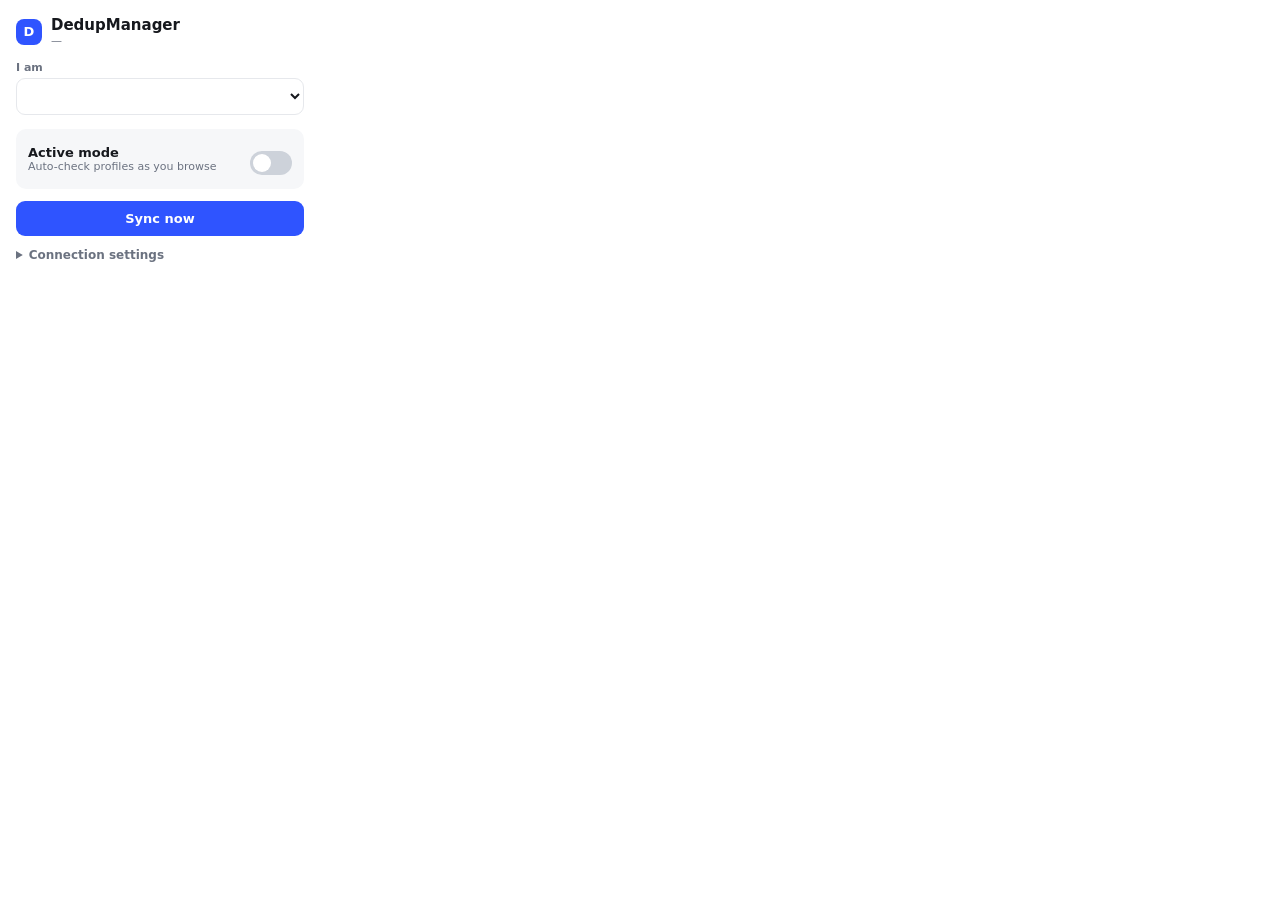
==== extension/popup.html @ eaf9dea1 "Build DedupManager: Apps Script backend, web app, Chrome extension - Shared dedup engine (normalize " ====
<!DOCTYPE html>
<html>
<head>
<meta charset="utf-8">
<style>
  :root{--accent:#2f54ff;--line:#e6e8ec;--muted:#6b7280;--ink:#16181d}
  *{box-sizing:border-box}
  body{width:320px;margin:0;padding:16px;font-family:'Plus Jakarta Sans',system-ui,-apple-system,sans-serif;
    color:var(--ink);font-size:13px;background:#fff}
  .top{display:flex;align-items:center;gap:9px;margin-bottom:14px}
  .logo{width:26px;height:26px;border-radius:8px;background:var(--accent);color:#fff;
    display:grid;place-items:center;font-weight:800}
  h1{font-size:15px;margin:0;font-weight:800}
  .sync{font-size:11px;color:var(--muted)}
  label{display:block;font-weight:700;font-size:11px;color:var(--muted);margin:12px 0 4px}
  input,select{width:100%;font-family:inherit;font-size:13px;padding:9px 10px;
    border:1px solid var(--line);border-radius:9px;outline:none;background:#fff;color:var(--ink)}
  input:focus,select:focus{border-color:var(--accent);box-shadow:0 0 0 3px #eef1ff}
  .btn{width:100%;margin-top:12px;border:0;border-radius:9px;padding:10px;font-family:inherit;
    font-weight:700;font-size:13px;cursor:pointer;background:var(--accent);color:#fff}
  .btn.ghost{background:#fff;color:var(--ink);border:1px solid var(--line);margin-top:8px}
  .toggle{display:flex;align-items:center;justify-content:space-between;
    margin-top:14px;padding:10px 12px;background:#f6f7f9;border-radius:10px}
  .toggle b{font-size:13px}.toggle .d{font-size:11px;color:var(--muted)}
  .switch{position:relative;width:42px;height:24px;flex:none}
  .switch input{opacity:0;width:0;height:0}
  .slider{position:absolute;inset:0;background:#cdd2da;border-radius:20px;transition:.15s;cursor:pointer}
  .slider:before{content:"";position:absolute;width:18px;height:18px;left:3px;top:3px;background:#fff;border-radius:50%;transition:.15s}
  .switch input:checked+.slider{background:var(--accent)}
  .switch input:checked+.slider:before{transform:translateX(18px)}
  details{margin-top:12px}summary{font-size:12px;color:var(--muted);cursor:pointer;font-weight:700}
  .msg{font-size:12px;color:var(--muted);margin-top:8px;min-height:15px;font-weight:600}
  hr{border:0;border-top:1px solid var(--line);margin:14px 0}
</style>
</head>
<body>
  <div class="top">
    <div class="logo">D</div>
    <div style="flex:1"><h1>DedupManager</h1><div class="sync" id="sync">—</div></div>
  </div>

  <label>I am</label>
  <select id="me"></select>

  <div class="toggle">
    <div><b>Active mode</b><div class="d">Auto-check profiles as you browse</div></div>
    <label class="switch"><input type="checkbox" id="active"><span class="slider"></span></label>
  </div>

  <button class="btn" id="syncBtn">Sync now</button>

  <details>
    <summary>Connection settings</summary>
    <label>Apps Script web app URL (/exec)</label>
    <input id="apiUrl" placeholder="https://script.google.com/macros/s/…/exec">
    <label>Team API key</label>
    <input id="apiKey" type="password" placeholder="shared secret">
    <button class="btn ghost" id="saveCfg">Save connection</button>
  </details>

  <div class="msg" id="msg"></div>
  <script src="popup.js"></script>
</body>
</html>
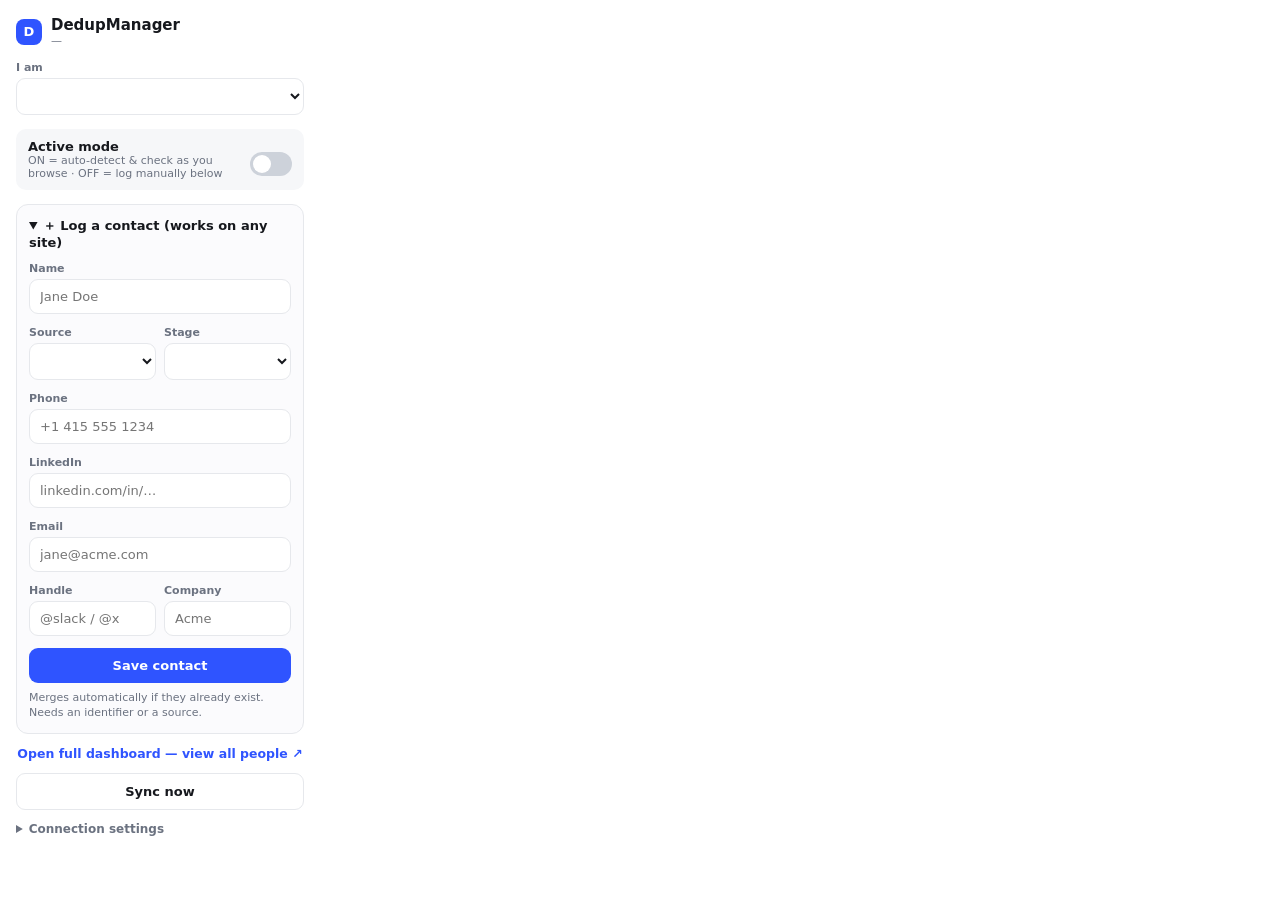
==== commit 13f6fe12: "Add Source + Handle (WhatsApp/Slack/Twitter), always-on editable bar, popup insert form Model: - New" ====
--- a/extension/popup.html
+++ b/extension/popup.html
@@ -31,6 +31,12 @@
   details{margin-top:12px}summary{font-size:12px;color:var(--muted);cursor:pointer;font-weight:700}
   .msg{font-size:12px;color:var(--muted);margin-top:8px;min-height:15px;font-weight:600}
   hr{border:0;border-top:1px solid var(--line);margin:14px 0}
+  .row2{display:flex;gap:8px}.row2>div{flex:1}
+  .hint{font-size:11px;color:var(--muted);margin-top:7px;line-height:1.4}
+  .dashlink{display:block;text-align:center;margin:12px 0 4px;font-size:12.5px;font-weight:700;color:var(--accent);text-decoration:none}
+  .dashlink:hover{text-decoration:underline}
+  details#logDet{margin-top:14px;border:1px solid var(--line);border-radius:12px;padding:12px;background:#fbfbfd}
+  details#logDet>summary{font-weight:800;color:var(--ink);font-size:13px;margin-bottom:4px}
 </style>
 </head>
 <body>
@@ -43,19 +49,47 @@
   <select id="me"></select>
 
   <div class="toggle">
-    <div><b>Active mode</b><div class="d">Auto-check profiles as you browse</div></div>
+    <div><b>Active mode</b><div class="d">ON = auto-detect &amp; check as you browse · OFF = log manually below</div></div>
     <label class="switch"><input type="checkbox" id="active"><span class="slider"></span></label>
   </div>
 
-  <button class="btn" id="syncBtn">Sync now</button>
+  <details id="logDet" open>
+    <summary>＋ Log a contact (works on any site)</summary>
+    <label>Name</label><input id="p_name" placeholder="Jane Doe">
+    <div class="row2">
+      <div><label>Source</label><select id="p_source"></select></div>
+      <div><label>Stage</label><select id="p_status"></select></div>
+    </div>
+    <label>Phone</label><input id="p_phone" placeholder="+1 415 555 1234">
+    <label>LinkedIn</label><input id="p_linkedin" placeholder="linkedin.com/in/…">
+    <label>Email</label><input id="p_email" placeholder="jane@acme.com">
+    <div class="row2">
+      <div><label>Handle</label><input id="p_handle" placeholder="@slack / @x"></div>
+      <div><label>Company</label><input id="p_company" placeholder="Acme"></div>
+    </div>
+    <button class="btn" id="logBtn">Save contact</button>
+    <div class="hint">Merges automatically if they already exist. Needs an identifier or a source.</div>
+  </details>
 
-  <details>
+  <a id="openDash" target="_blank" class="dashlink">Open full dashboard — view all people ↗</a>
+
+  <button class="btn ghost" id="syncBtn">Sync now</button>
+
+  <details id="connDetails">
     <summary>Connection settings</summary>
-    <label>Apps Script web app URL (/exec)</label>
+
+    <label>Paste team config (easiest)</label>
+    <input id="importStr" placeholder="paste the config string from your host…">
+    <button class="btn" id="importBtn">Import config</button>
+
+    <hr>
+
+    <label>…or set manually — Apps Script URL (/exec)</label>
     <input id="apiUrl" placeholder="https://script.google.com/macros/s/…/exec">
     <label>Team API key</label>
     <input id="apiKey" type="password" placeholder="shared secret">
     <button class="btn ghost" id="saveCfg">Save connection</button>
+    <button class="btn ghost" id="exportBtn">Copy shareable config</button>
   </details>
 
   <div class="msg" id="msg"></div>
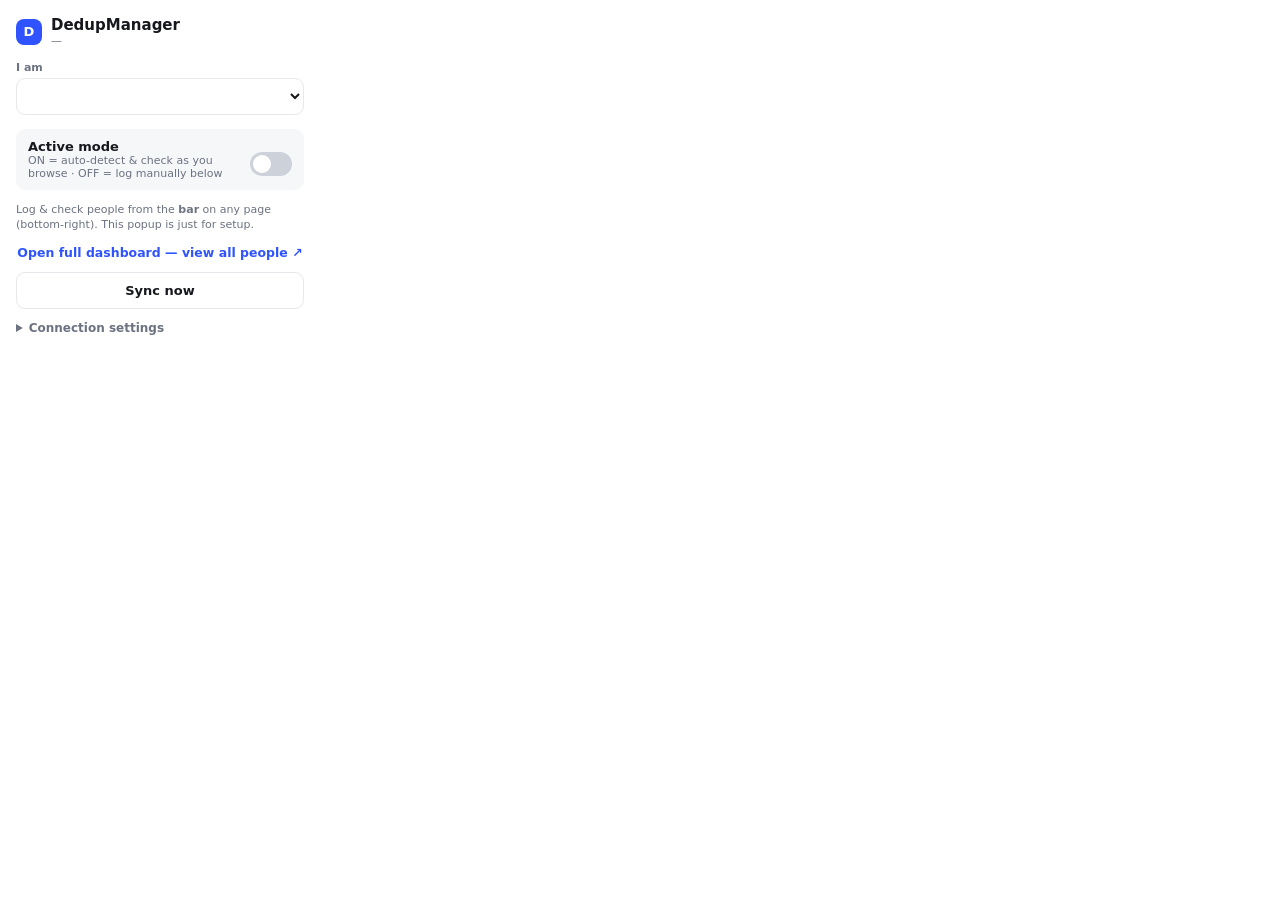
==== commit d6619a46: "Merge linkedin+handle+reddit into one 'link' identifier; always-on bar; popup cleanup Model: - Singl" ====
--- a/extension/popup.html
+++ b/extension/popup.html
@@ -53,23 +53,7 @@
     <label class="switch"><input type="checkbox" id="active"><span class="slider"></span></label>
   </div>
 
-  <details id="logDet" open>
-    <summary>＋ Log a contact (works on any site)</summary>
-    <label>Name</label><input id="p_name" placeholder="Jane Doe">
-    <div class="row2">
-      <div><label>Source</label><select id="p_source"></select></div>
-      <div><label>Stage</label><select id="p_status"></select></div>
-    </div>
-    <label>Phone</label><input id="p_phone" placeholder="+1 415 555 1234">
-    <label>LinkedIn</label><input id="p_linkedin" placeholder="linkedin.com/in/…">
-    <label>Email</label><input id="p_email" placeholder="jane@acme.com">
-    <div class="row2">
-      <div><label>Handle</label><input id="p_handle" placeholder="@slack / @x"></div>
-      <div><label>Company</label><input id="p_company" placeholder="Acme"></div>
-    </div>
-    <button class="btn" id="logBtn">Save contact</button>
-    <div class="hint">Merges automatically if they already exist. Needs an identifier or a source.</div>
-  </details>
+  <div class="hint" style="margin-top:12px">Log &amp; check people from the <b>bar</b> on any page (bottom-right). This popup is just for setup.</div>
 
   <a id="openDash" target="_blank" class="dashlink">Open full dashboard — view all people ↗</a>
 
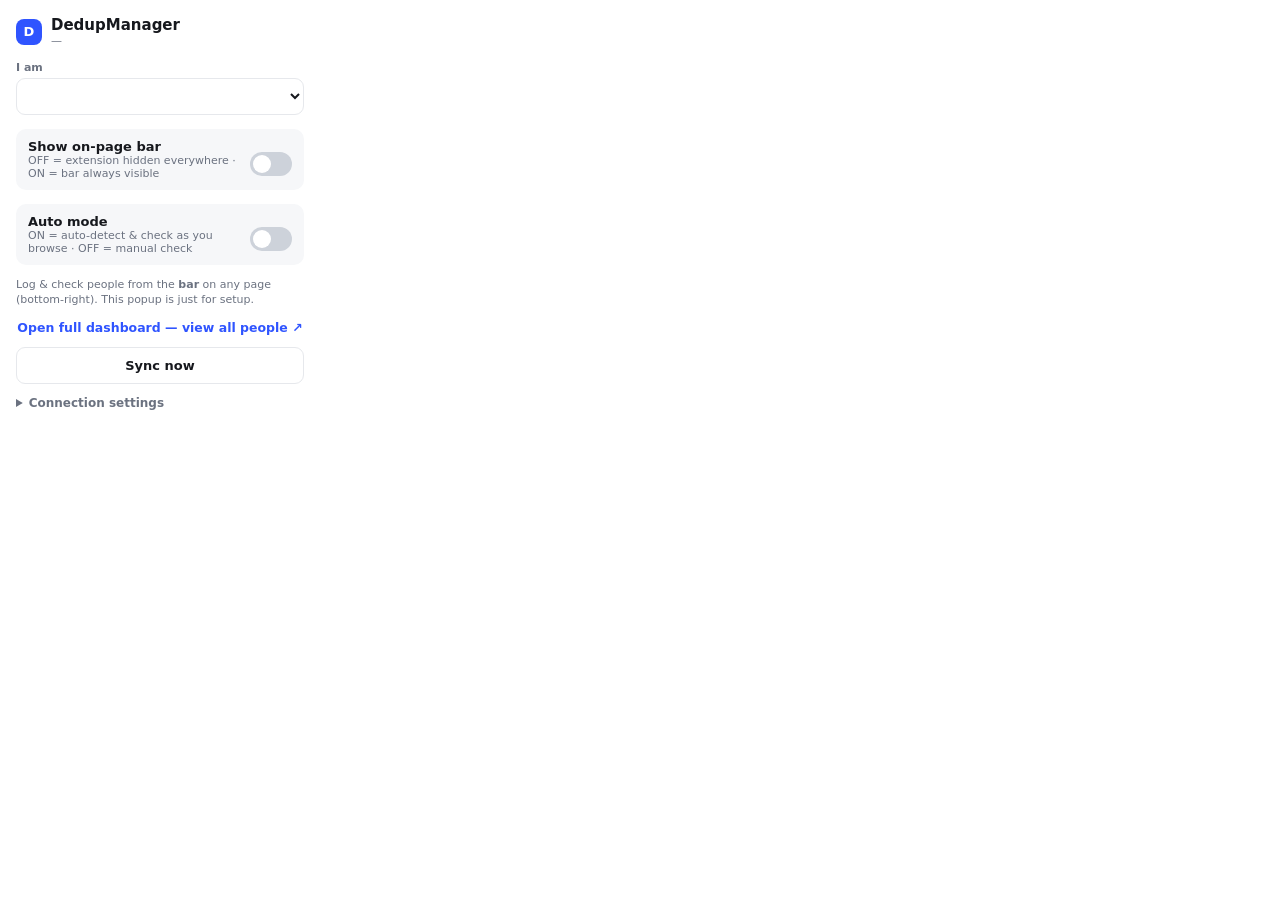
==== commit 40aa42bd: "feat(extension): add global show-bar toggle (extension fully off) New "Show on-page bar" switch in t" ====
--- a/extension/popup.html
+++ b/extension/popup.html
@@ -49,7 +49,12 @@
   <select id="me"></select>
 
   <div class="toggle">
-    <div><b>Active mode</b><div class="d">ON = auto-detect &amp; check as you browse · OFF = log manually below</div></div>
+    <div><b>Show on-page bar</b><div class="d">OFF = extension hidden everywhere · ON = bar always visible</div></div>
+    <label class="switch"><input type="checkbox" id="enabled"><span class="slider"></span></label>
+  </div>
+
+  <div class="toggle" id="activeRow">
+    <div><b>Auto mode</b><div class="d">ON = auto-detect &amp; check as you browse · OFF = manual check</div></div>
     <label class="switch"><input type="checkbox" id="active"><span class="slider"></span></label>
   </div>
 
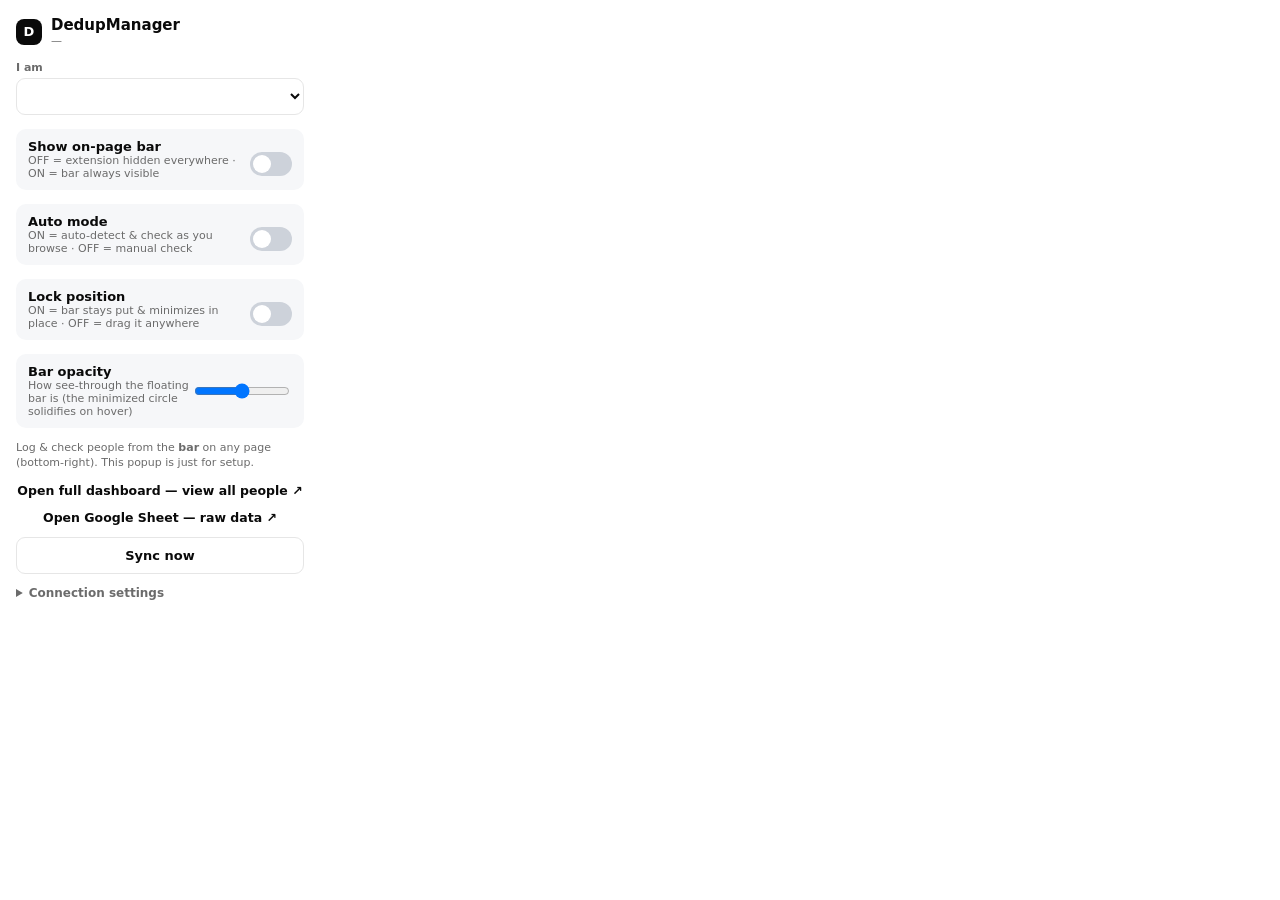
==== commit 0aa0910e: "feat(extension): lock-position toggle (default on) Adds a 'Lock position' toggle in the popup, on by" ====
--- a/extension/popup.html
+++ b/extension/popup.html
@@ -3,7 +3,7 @@
 <head>
 <meta charset="utf-8">
 <style>
-  :root{--accent:#2f54ff;--line:#e6e8ec;--muted:#6b7280;--ink:#16181d}
+  :root{--accent:#0a0a0a;--line:#e6e6e6;--muted:#6b6b6b;--ink:#0a0a0a}
   *{box-sizing:border-box}
   body{width:320px;margin:0;padding:16px;font-family:'Plus Jakarta Sans',system-ui,-apple-system,sans-serif;
     color:var(--ink);font-size:13px;background:#fff}
@@ -15,7 +15,7 @@
   label{display:block;font-weight:700;font-size:11px;color:var(--muted);margin:12px 0 4px}
   input,select{width:100%;font-family:inherit;font-size:13px;padding:9px 10px;
     border:1px solid var(--line);border-radius:9px;outline:none;background:#fff;color:var(--ink)}
-  input:focus,select:focus{border-color:var(--accent);box-shadow:0 0 0 3px #eef1ff}
+  input:focus,select:focus{border-color:var(--accent);box-shadow:0 0 0 3px rgba(10,10,10,.1)}
   .btn{width:100%;margin-top:12px;border:0;border-radius:9px;padding:10px;font-family:inherit;
     font-weight:700;font-size:13px;cursor:pointer;background:var(--accent);color:#fff}
   .btn.ghost{background:#fff;color:var(--ink);border:1px solid var(--line);margin-top:8px}
@@ -58,9 +58,20 @@
     <label class="switch"><input type="checkbox" id="active"><span class="slider"></span></label>
   </div>
 
+  <div class="toggle">
+    <div><b>Lock position</b><div class="d">ON = bar stays put &amp; minimizes in place · OFF = drag it anywhere</div></div>
+    <label class="switch"><input type="checkbox" id="fixed"><span class="slider"></span></label>
+  </div>
+
+  <div class="toggle">
+    <div><b>Bar opacity</b><div class="d">How see-through the floating bar is (the minimized circle solidifies on hover)</div></div>
+    <input type="range" id="opacity" min="30" max="100" step="5" style="width:96px">
+  </div>
+
   <div class="hint" style="margin-top:12px">Log &amp; check people from the <b>bar</b> on any page (bottom-right). This popup is just for setup.</div>
 
   <a id="openDash" target="_blank" class="dashlink">Open full dashboard — view all people ↗</a>
+  <a id="openSheet" target="_blank" class="dashlink">Open Google Sheet — raw data ↗</a>
 
   <button class="btn ghost" id="syncBtn">Sync now</button>
 
